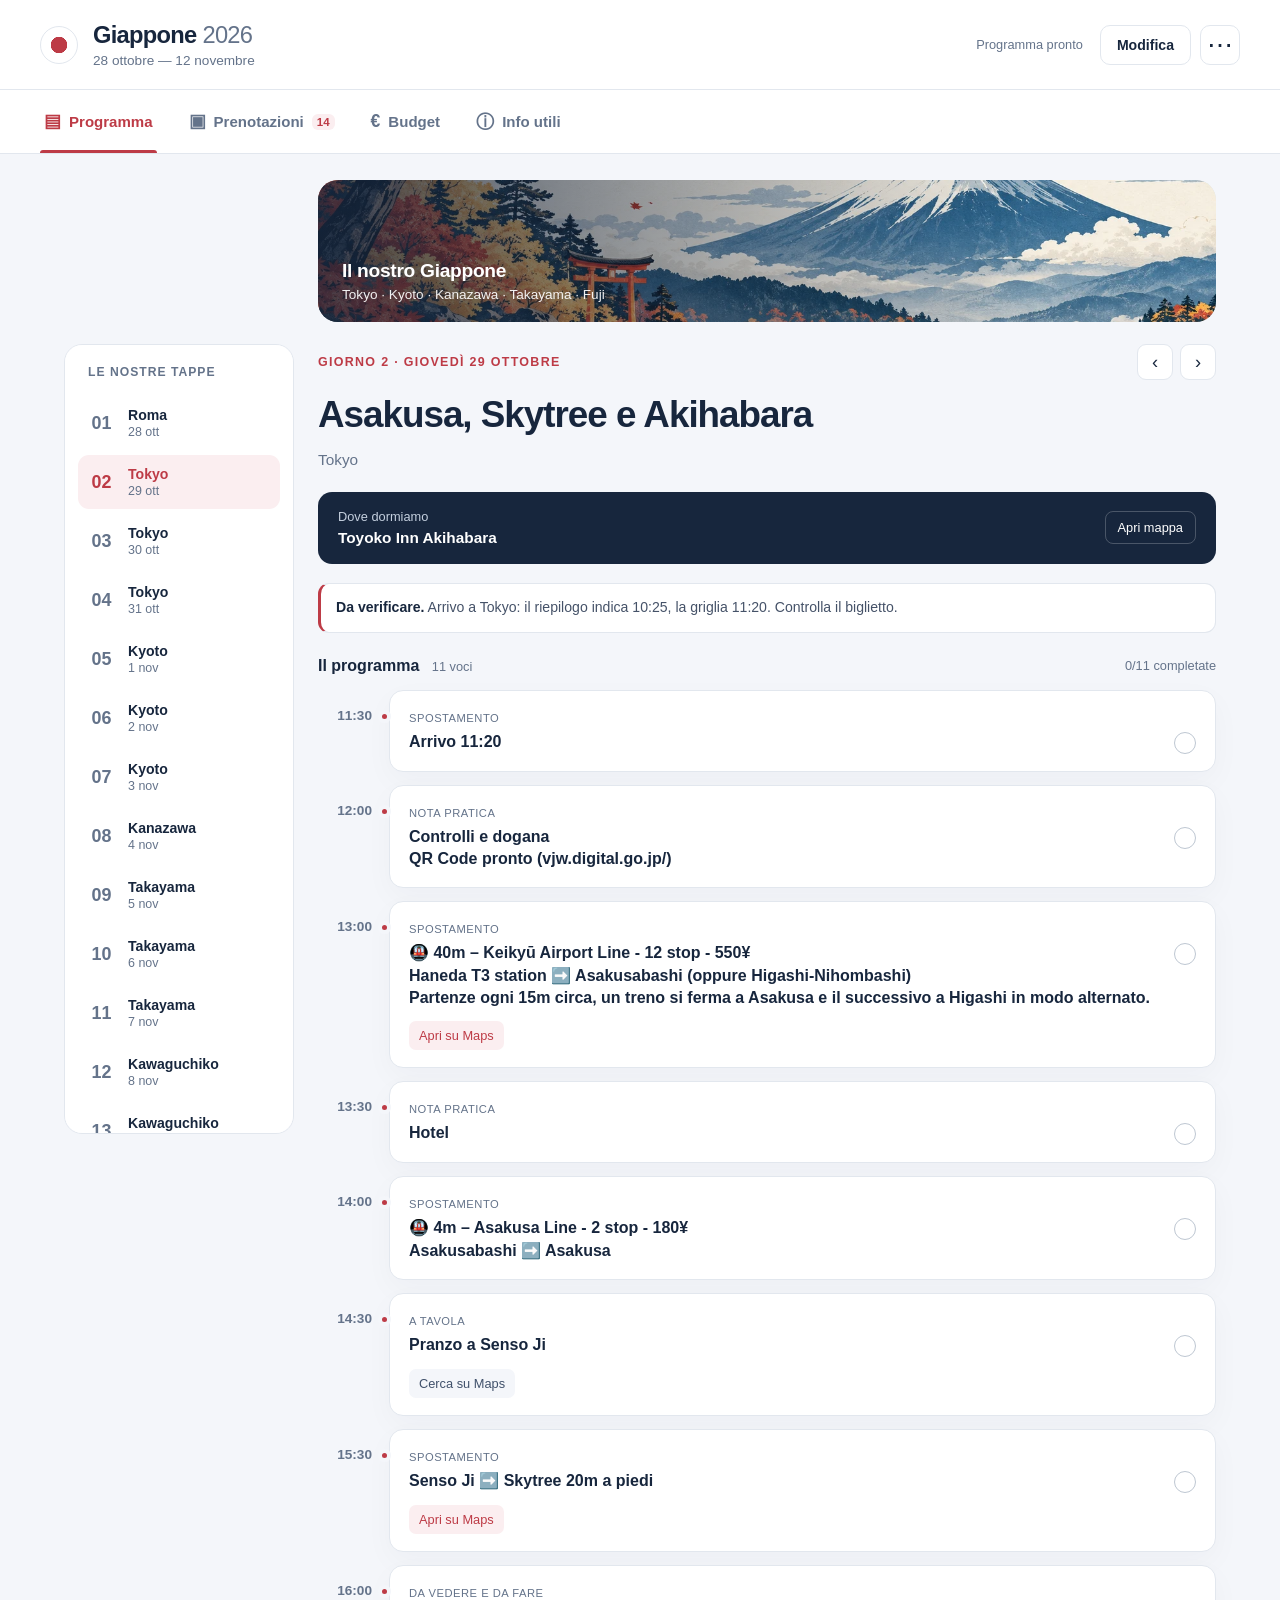
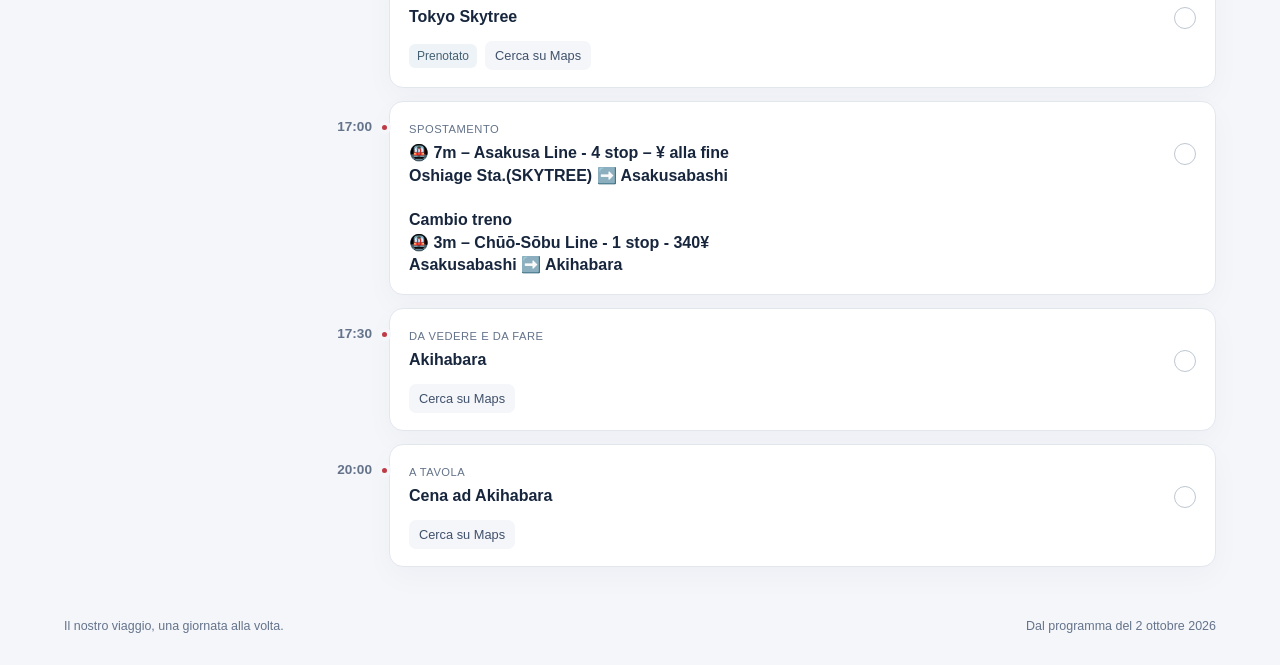
==== index.html @ eebf6a4b "Add files via upload" ====
<!doctype html>
<html lang="it">
<head>
<meta charset="utf-8"><meta name="viewport" content="width=device-width,initial-scale=1,viewport-fit=cover"><meta name="theme-color" content="#17263d"><meta name="description" content="Il viaggio di Roberto in Giappone, dal 28 ottobre al 12 novembre 2026. Programma, prenotazioni e budget sempre a portata di mano."><meta name="robots" content="noindex,nofollow">
<title>Giappone 2026 · Il nostro viaggio</title>
<link rel="icon" href="favicon.svg" type="image/svg+xml"><link rel="apple-touch-icon" href="icon-192.png"><link rel="manifest" href="manifest.webmanifest"><link rel="stylesheet" href="styles.css">
</head>
<body>
<header class="masthead"><div class="brand"><span class="flag" aria-hidden="true"></span><div><span class="brand-name">Giappone <b>2026</b></span><span class="brand-dates">28 ottobre — 12 novembre</span></div></div><div class="head-actions"><span id="save-state" class="save-state" role="status">Programma pronto</span><button id="edit-toggle" class="edit-toggle" aria-pressed="false">Modifica</button><button id="menu-toggle" class="icon-button" aria-label="Apri strumenti" aria-expanded="false">⋯</button></div></header>
<div id="tools-menu" class="tools-menu" hidden><button data-action="export">Esporta una copia del programma</button><button data-action="import">Importa un programma</button><button data-action="undo">Annulla ultima modifica</button><button data-action="print">Stampa il programma</button><button data-action="reset" class="danger-text">Ripristina il programma iniziale</button></div>
<nav class="main-tabs" aria-label="Sezioni"><button data-view="program" class="active" aria-current="page"><span aria-hidden="true">▤</span> Programma</button><button data-view="bookings"><span aria-hidden="true">▣</span> Prenotazioni <span id="pending-count" class="nav-count"></span></button><button data-view="budget"><span aria-hidden="true">€</span> Budget</button><button data-view="info"><span aria-hidden="true">ⓘ</span> Info utili</button></nav>
<div id="storage-warning" class="storage-warning" hidden></div>
<main id="main" tabindex="-1"></main>
<footer class="app-footer"><span>Il nostro viaggio, una giornata alla volta.</span><span id="footer-date">Dal programma del 2 ottobre 2026</span></footer>
<div id="toast" class="toast" role="status" hidden></div>
<dialog id="editor"><form id="edit-form"><div class="dialog-heading"><h2 id="dialog-title">Modifica attività</h2><button type="button" class="icon-button" data-action="close" aria-label="Chiudi">×</button></div><div id="editor-fields"></div><p id="form-error" class="form-error" role="alert" hidden></p><div class="dialog-actions"><button type="button" class="secondary" data-action="close">Annulla</button><button type="submit" class="primary">Salva modifiche</button></div></form></dialog>
<dialog id="confirmation"><div class="dialog-heading"><h2 id="confirm-title">Conferma</h2></div><p id="confirm-message"></p><div class="dialog-actions"><button id="confirm-no" class="secondary">Annulla</button><button id="confirm-yes" class="primary">Conferma</button></div></dialog>
<input id="import-file" type="file" accept="application/json,.json" hidden>
<noscript>Attiva JavaScript per consultare e modificare il programma.</noscript>
<script src="data.js"></script><script src="app.js"></script>
</body></html>
---- styles.css ----
:root{--ink:#17263d;--muted:#64738a;--accent:#bd3b46;--accent-soft:#fbeef0;--paper:#f4f6fa;--line:#e2e7ee;--white:#fff;--radius:18px;--shadow:0 10px 30px #17263d08;color-scheme:light;font-family:"Segoe UI",-apple-system,BlinkMacSystemFont,Arial,sans-serif;font-size:16px;color:var(--ink);background:var(--paper)}*{box-sizing:border-box}body{margin:0}button,input,select,textarea{font:inherit}button,a,input,select,textarea{-webkit-tap-highlight-color:transparent}button{cursor:pointer}button:disabled{cursor:default;opacity:.45}button{border:0;background:none;color:inherit}a{color:var(--ink);text-underline-offset:4px}button:focus-visible,a:focus-visible,input:focus-visible,textarea:focus-visible,select:focus-visible{outline:3px solid #bd3b4677;outline-offset:3px}button:hover{filter:brightness(.96)}[hidden]{display:none!important}.masthead{height:90px;background:var(--white);padding:0 max(24px,calc((100vw - 1200px)/2));display:flex;align-items:center;justify-content:space-between;border-bottom:1px solid var(--line);gap:16px}.brand{display:flex;gap:15px;align-items:center}.flag{height:38px;width:38px;border:1px solid var(--line);border-radius:50%;background:radial-gradient(circle,var(--accent) 0 8px,#fff 8.5px)}.brand-name{font-size:1.48rem;font-weight:700;letter-spacing:-.7px;display:block}.brand-name b{font-weight:400;color:var(--muted)}.brand-dates{font-size:.85rem;color:var(--muted);display:block;margin-top:4px}.head-actions{display:flex;gap:9px;align-items:center}.save-state{font-size:.8rem;color:var(--muted);margin-right:8px}.edit-toggle{font-size:.88rem;font-weight:600;border:1px solid var(--line);border-radius:10px;padding:11px 16px}.edit-toggle[aria-pressed=true]{background:var(--accent);border-color:var(--accent);color:white}.icon-button{display:inline-grid;place-items:center;width:40px;height:40px;border-radius:10px;border:1px solid var(--line);font-size:1.6rem}.tools-menu{position:absolute;right:max(20px,calc((100vw - 1200px)/2));top:75px;background:white;padding:8px;border:1px solid var(--line);box-shadow:0 10px 45px #17263d24;border-radius:14px;z-index:30;width:min(320px,calc(100vw - 32px))}.tools-menu button{display:block;text-align:left;padding:14px;border-radius:8px;width:100%;font-size:.9rem}.tools-menu button:hover{background:var(--paper)}.main-tabs{padding:0 max(20px,calc((100vw - 1200px)/2));height:64px;display:flex;gap:28px;background:white;border-bottom:1px solid var(--line);position:sticky;top:0;z-index:20}.main-tabs button{display:flex;align-items:center;gap:8px;position:relative;padding:0 4px;color:var(--muted);font-size:.94rem;font-weight:600;white-space:nowrap}.main-tabs button.active{color:var(--accent)}.main-tabs button.active:after{content:"";position:absolute;bottom:0;left:0;right:0;height:3px;background:var(--accent);border-radius:4px 4px 0 0}.main-tabs button>span:first-child{font-size:1.1rem}.nav-count{font-size:.72rem;border-radius:6px;background:var(--accent-soft);color:var(--accent);padding:2px 5px}.storage-warning{padding:15px 22px;background:#fff3d9;border-bottom:1px solid #dfc690;color:#66490d;line-height:1.5}main{max-width:1200px;margin:0 auto;padding:26px 24px 40px;min-height:65vh;outline:0}.journey-art{height:142px;border-radius:20px;overflow:hidden;background:#dbe5ee;position:relative;margin-bottom:22px}.journey-art img{width:100%;height:100%;object-fit:cover;object-position:50% 48%}.journey-art:after{content:"";position:absolute;inset:0;background:linear-gradient(90deg,#17263dc9,transparent 80%)}.art-copy{position:absolute;z-index:1;left:24px;bottom:20px;color:white}.art-copy strong{font-size:1.2rem;letter-spacing:-.3px;display:block}.art-copy span{display:block;font-size:.85rem;margin-top:5px;opacity:.93}.program-layout{display:grid;grid-template-columns:230px minmax(0,1fr);gap:24px}.day-list{display:flex;flex-direction:column;gap:5px;padding:13px;background:white;border-radius:var(--radius);border:1px solid var(--line);height:max-content;position:sticky;top:84px;max-height:calc(100vh - 110px);overflow:auto}.rail-label{font-size:.76rem;font-weight:600;color:var(--muted);letter-spacing:1px;text-transform:uppercase;padding:7px 10px 12px}.day-button{border-radius:11px;display:flex;align-items:center;gap:13px;padding:11px 10px;text-align:left;width:100%}.day-button:hover{background:var(--paper)}.day-button.selected{background:var(--accent-soft)}.day-number{font-size:1.12rem;font-weight:600;color:var(--muted);width:27px;flex-shrink:0;text-align:center}.selected .day-number{color:var(--accent)}.day-button .day-city{font-size:.88rem;font-weight:650;display:block}.day-button .day-date{font-size:.78rem;color:var(--muted);display:block;margin-top:2px}.day-button.selected .day-city{color:var(--accent)}.day-top{display:flex;justify-content:space-between;align-items:center;gap:15px;margin-bottom:14px}.eyebrow{font-size:.78rem;text-transform:uppercase;letter-spacing:1.3px;color:var(--accent);font-weight:650}.day-pager{display:flex;gap:7px}.day-pager button{height:36px;width:36px;background:white;border:1px solid var(--line);border-radius:9px;font-size:1.15rem}.day-heading h1,.page-heading h1{font-size:clamp(1.7rem,3vw,2.3rem);letter-spacing:-1px;line-height:1.16;margin:8px 0 11px}.day-subtitle,.page-heading p{margin:0;color:var(--muted);font-size:.96rem;line-height:1.5}.day-heading{margin-bottom:21px}.edit-day{font-size:.84rem;color:var(--accent);text-decoration:underline;text-underline-offset:4px;margin-top:12px;padding:0}.stay-card{background:var(--ink);border-radius:14px;color:white;display:flex;align-items:center;justify-content:space-between;gap:14px;padding:17px 20px;margin-bottom:19px}.stay-card small{display:block;color:#c5d0df;font-size:.8rem;margin-bottom:5px}.stay-card strong{font-size:.96rem}.stay-card a{color:white;border:1px solid #ffffff38;border-radius:8px;padding:8px 12px;white-space:nowrap;font-size:.8rem;text-decoration:none}.notice{background:white;border:1px solid var(--line);border-left:3px solid var(--accent);border-radius:11px;padding:13px 15px;margin-bottom:11px;font-size:.88rem;line-height:1.55;color:#455268;display:flex;gap:12px;align-items:start}.notice strong{color:var(--ink)}.notice button{font-size:.8rem;color:var(--accent);margin-left:auto;flex-shrink:0}.timeline-head{display:flex;justify-content:space-between;align-items:center;margin:24px 0 15px}.timeline-head h2{font-size:1rem;margin:0}.timeline-head span{font-size:.8rem;font-weight:400;color:var(--muted);margin-left:8px}.primary{background:var(--accent);color:white;padding:11px 17px;border-radius:10px;font-size:.9rem;font-weight:600}.secondary{border:1px solid var(--line);padding:11px 17px;border-radius:10px;background:white;font-size:.9rem;font-weight:600}.timeline{display:flex;flex-direction:column;gap:13px}.event{display:grid;grid-template-columns:54px 1fr;gap:17px}.event-time{color:var(--muted);font-size:.85rem;font-weight:650;padding-top:18px;position:relative;text-align:right}.event-time:after{content:"";position:absolute;right:-15px;top:24px;width:5px;height:5px;background:var(--accent);border-radius:50%;box-shadow:0 0 0 4px var(--paper)}.event-card{background:white;border:1px solid var(--line);border-radius:14px;padding:17px 19px;box-shadow:var(--shadow);min-width:0}.event.done .event-card{opacity:.7}.event.done h3{text-decoration:line-through;color:var(--muted)}.event-title-row{display:flex;align-items:start;gap:12px}.event h3{font-size:1rem;line-height:1.4;margin:0;white-space:pre-line;overflow-wrap:anywhere;font-weight:650;flex:1}.kind-label{display:inline-block;font-size:.7rem;letter-spacing:.5px;text-transform:uppercase;color:var(--muted);margin-bottom:7px}.check-event{width:22px;height:22px;border:1.5px solid #bec7d2;border-radius:50%;margin-top:1px;flex-shrink:0;font-size:.8rem;display:grid;place-items:center}.check-event[aria-pressed=true]{border-color:var(--accent);color:white;background:var(--accent)}.event-notes{color:var(--muted);font-size:.9rem;white-space:pre-line;line-height:1.5;margin:9px 0;overflow-wrap:anywhere}.event-bottom{display:flex;gap:8px;flex-wrap:wrap;align-items:center;margin-top:12px}.event-bottom:empty{display:none}.map-link,.event-link{font-size:.8rem;border-radius:7px;background:var(--paper);padding:7px 10px;color:#40516b;text-decoration:none;display:inline-block}.event-link{color:var(--accent);background:var(--accent-soft)}.chip{font-size:.75rem;display:inline-flex;align-items:center;border-radius:6px;padding:5px 8px;background:#edf3f6;color:#456173}.chip.pending{background:var(--accent-soft);color:var(--accent)}.event-actions{display:flex;gap:14px;border-top:1px solid var(--line);padding-top:12px;margin-top:13px}.event-actions button{font-size:.8rem;padding:0;color:var(--muted)}.event-actions button:first-child{color:var(--accent)}.day-notes{white-space:pre-line;border-radius:12px;background:#e9eef5;padding:16px;line-height:1.55;font-size:.94rem;margin-bottom:15px}.empty{background:white;border:1px dashed #c7d0dd;border-radius:15px;padding:35px 22px;line-height:1.6;text-align:center;color:var(--muted)}.page-heading{margin:8px 0 24px}.page-heading .heading-row{display:flex;justify-content:space-between;align-items:center;gap:14px}.booking-tools{display:flex;justify-content:space-between;gap:15px;align-items:center;flex-wrap:wrap;margin-bottom:22px}.segmented{display:flex;gap:5px;padding:5px;background:#e8edf4;border-radius:12px}.segmented button{padding:10px 14px;font-size:.84rem;border-radius:8px}.segmented button.active{background:white;box-shadow:0 2px 5px #17263d0a;font-weight:600}.search-field{border:1px solid var(--line);border-radius:10px;background:white;padding:11px 14px;font-size:.9rem;width:min(100%,280px)}.booking-grid{display:grid;grid-template-columns:repeat(2,minmax(0,1fr));gap:17px}.booking-card{background:white;border:1px solid var(--line);padding:22px;border-radius:var(--radius);box-shadow:var(--shadow)}.booking-category{font-size:.73rem;color:var(--muted);text-transform:uppercase;letter-spacing:.7px}.booking-title-row{display:flex;align-items:start;justify-content:space-between;gap:10px;margin:9px 0 15px}.booking-title-row h2{font-size:1.1rem;letter-spacing:-.25px;line-height:1.4;margin:0}.booking-card p{font-size:.88rem;color:var(--muted);line-height:1.6;white-space:pre-line;overflow-wrap:anywhere}.booking-meta{display:grid;grid-template-columns:1fr 1fr;gap:13px 20px;margin-top:19px;padding-top:16px;border-top:1px solid var(--line)}.booking-meta small{font-size:.74rem;color:var(--muted);display:block;margin-bottom:4px}.booking-meta strong{font-size:.88rem;font-weight:600}.cost-total{background:var(--ink);color:white;border-radius:22px;padding:28px;margin-bottom:24px;display:flex;align-items:center;justify-content:space-between;gap:20px}.cost-total small{font-size:.85rem;color:#ced7e3}.cost-total strong{font-size:2.6rem;letter-spacing:-1.5px;display:block;margin-top:9px}.cost-total p{font-size:.88rem;line-height:1.5;color:#ced7e3;max-width:310px;margin:0}.budget-list{background:white;border:1px solid var(--line);border-radius:var(--radius);padding:7px 22px}.budget-item{display:grid;grid-template-columns:1fr auto;align-items:center;padding:21px 0;border-bottom:1px solid var(--line);gap:12px}.budget-item:last-child{border:0}.budget-item strong{font-size:1rem}.budget-item small{color:var(--muted);display:block;margin-top:5px;font-size:.8rem}.budget-amount{display:flex;align-items:center;gap:13px;font-weight:600}.budget-amount button{font-size:.78rem;color:var(--accent);font-weight:400;text-decoration:underline}.bar{width:100%;height:4px;border-radius:4px;background:#edf0f5;margin-top:12px}.bar span{display:block;height:100%;background:var(--accent);border-radius:4px}.info-grid{display:grid;grid-template-columns:1fr 1fr;gap:20px}.info-card{border:1px solid var(--line);border-radius:var(--radius);padding:24px;background:white}.info-card h2{font-size:1.05rem;margin:0 0 16px}.info-card p,.info-card li{line-height:1.6;color:var(--muted);font-size:.94rem;white-space:pre-line;overflow-wrap:anywhere}.info-card a{color:var(--accent);font-size:.9rem}.info-card.wide{grid-column:1/-1}.converter{display:flex;gap:12px;align-items:center;flex-wrap:wrap}.converter input{width:140px;padding:12px;border:1px solid var(--line);border-radius:9px;background:var(--paper)}.converter strong{font-size:1.2rem}.info-actions{display:flex;gap:12px;flex-wrap:wrap;margin-top:15px}.app-footer{max-width:1200px;margin:0 auto;padding:10px 24px 30px;display:flex;gap:15px;justify-content:space-between;color:var(--muted);font-size:.78rem;line-height:1.5}.toast{position:fixed;bottom:25px;left:50%;transform:translateX(-50%);padding:14px 20px;border-radius:12px;background:var(--ink);color:white;box-shadow:0 7px 30px #17263d33;z-index:100;font-size:.9rem;max-width:calc(100vw - 32px);line-height:1.5}dialog{width:min(560px,calc(100vw - 28px));max-height:calc(100dvh - 40px);border:1px solid var(--line);border-radius:21px;padding:25px;color:var(--ink);box-shadow:0 25px 80px #17263d33;overflow:auto}dialog::backdrop{background:#17263d85;backdrop-filter:blur(3px)}.dialog-heading{display:flex;justify-content:space-between;align-items:center;gap:12px;margin-bottom:20px}.dialog-heading h2{font-size:1.3rem;margin:0;letter-spacing:-.4px}.dialog-heading .icon-button{border:0}.field-grid{display:grid;grid-template-columns:1fr 1fr;gap:16px}.field{display:flex;flex-direction:column;gap:7px;margin-bottom:16px}.field-grid .field{margin-bottom:0}.field.wide{grid-column:1/-1}.field label{font-size:.86rem;font-weight:600}.field input,.field textarea,.field select{width:100%;padding:11px 12px;border:1px solid #cdd6e0;border-radius:9px;background:white;color:var(--ink);font-size:1rem}.field textarea{resize:vertical;min-height:80px;line-height:1.5}.field small{font-size:.77rem;color:var(--muted);line-height:1.4}.dialog-actions{display:flex;justify-content:end;gap:10px;margin-top:24px}.form-error{background:var(--accent-soft);color:#a02933;padding:12px;border-radius:8px;font-size:.85rem}.danger-text{color:var(--accent)!important}.section-note{font-size:.86rem;color:var(--muted);line-height:1.55;margin-top:18px}.source-link{display:inline-block;margin-top:14px}.editing-banner{background:var(--accent-soft);color:var(--accent);padding:11px 15px;border-radius:10px;margin-bottom:18px;font-size:.86rem}.muted{color:var(--muted)}.print-only{display:none}@media(min-width:960px){.view-program .journey-art{margin-left:254px}.view-program .journey-art:before{content:""}}@media(max-width:959px){.program-layout{display:block}.day-list{flex-direction:row;padding:8px;position:static;max-height:none;overflow-x:auto;border-radius:13px;gap:4px;margin-bottom:23px;scrollbar-width:thin}.rail-label{display:none}.day-button{min-width:105px;padding:10px;display:block;text-align:center}.day-number{display:none}.day-button .day-city{font-size:.79rem}.day-button .day-date{font-size:.8rem}.booking-grid{grid-template-columns:1fr 1fr}}@media(max-width:620px){.masthead{height:78px;padding:0 17px}.brand{gap:10px}.flag{height:32px;width:32px;background:radial-gradient(circle,var(--accent) 0 7px,#fff 7.5px)}.brand-name{font-size:1.14rem;letter-spacing:-.3px}.brand-dates{font-size:.73rem}.save-state{display:none}.edit-toggle{padding:9px 11px;font-size:.82rem}.head-actions{gap:5px}.icon-button{width:34px;height:34px}.main-tabs{height:57px;padding:0 12px;justify-content:space-between;gap:7px}.main-tabs button{font-size:.74rem;padding:0 3px;gap:4px}.main-tabs button>span:first-child{display:none}.nav-count{font-size:.68rem;padding:2px 4px}main{padding:18px 15px 25px}.journey-art{height:121px;border-radius:15px;margin-bottom:16px}.art-copy{left:18px;bottom:16px}.art-copy strong{font-size:1.07rem}.art-copy span{font-size:.77rem}.day-list{margin-bottom:20px}.day-button{min-width:92px;padding:9px 7px}.day-heading h1{font-size:1.75rem}.day-subtitle{font-size:.89rem}.event{grid-template-columns:44px 1fr;gap:14px}.event-time{font-size:.76rem;padding-top:17px}.event-time:after{right:-12px}.event-card{padding:14px;border-radius:12px}.event h3{font-size:.94rem;line-height:1.45}.event-notes{font-size:.87rem}.stay-card{padding:15px;gap:10px}.stay-card strong{font-size:.89rem}.stay-card a{padding:7px 10px;font-size:.77rem}.notice{font-size:.83rem;padding:12px;gap:8px}.notice button{font-size:.75rem}.booking-grid,.info-grid{grid-template-columns:1fr}.info-card.wide{grid-column:auto}.booking-card{padding:19px}.booking-tools{gap:12px}.segmented{width:100%;justify-content:space-between}.segmented button{padding:9px 10px;font-size:.8rem}.search-field{width:100%;max-width:none}.cost-total{padding:23px;display:block}.cost-total strong{font-size:2.2rem}.cost-total p{margin-top:17px;max-width:none}.budget-list{padding:3px 18px}.budget-amount{gap:9px}.info-card{padding:20px}.app-footer{padding:5px 17px 25px;display:block}.app-footer span{display:block;margin-top:5px}.field-grid{grid-template-columns:1fr 1fr;gap:13px}dialog{padding:20px}#confirmation p{line-height:1.6}.timeline-head h2 span{display:none}.timeline-head .primary{padding:9px 12px;font-size:.8rem}}@media(prefers-reduced-motion:no-preference){button,a{transition:background .15s,color .15s,filter .15s}.event-card{animation:appear .18s ease-out}@keyframes appear{from{transform:translateY(3px)}to{transform:none}}}@media print{body{background:white}.masthead{padding:0;border:0}.head-actions,.main-tabs,.day-list,.day-pager,.timeline-head button,.event-actions,.check-event,.edit-day,.notice button,.tools-menu,.toast,.journey-art,.app-footer,.editing-banner{display:none!important}main{padding:0;max-width:none}.program-layout{display:block}.event-card{box-shadow:none;break-inside:avoid}.event{break-inside:avoid}.print-only{display:block}.print-day{break-before:page}.print-day:first-child{break-before:auto}.day-heading h1{font-size:24px}.stay-card{background:#edf0f5;color:#17263d}.stay-card small,.stay-card a{color:#17263d}.event.done .event-card{opacity:1}.booking-card,.info-card{break-inside:avoid}.booking-grid{display:block}.booking-card{margin-bottom:15px}}
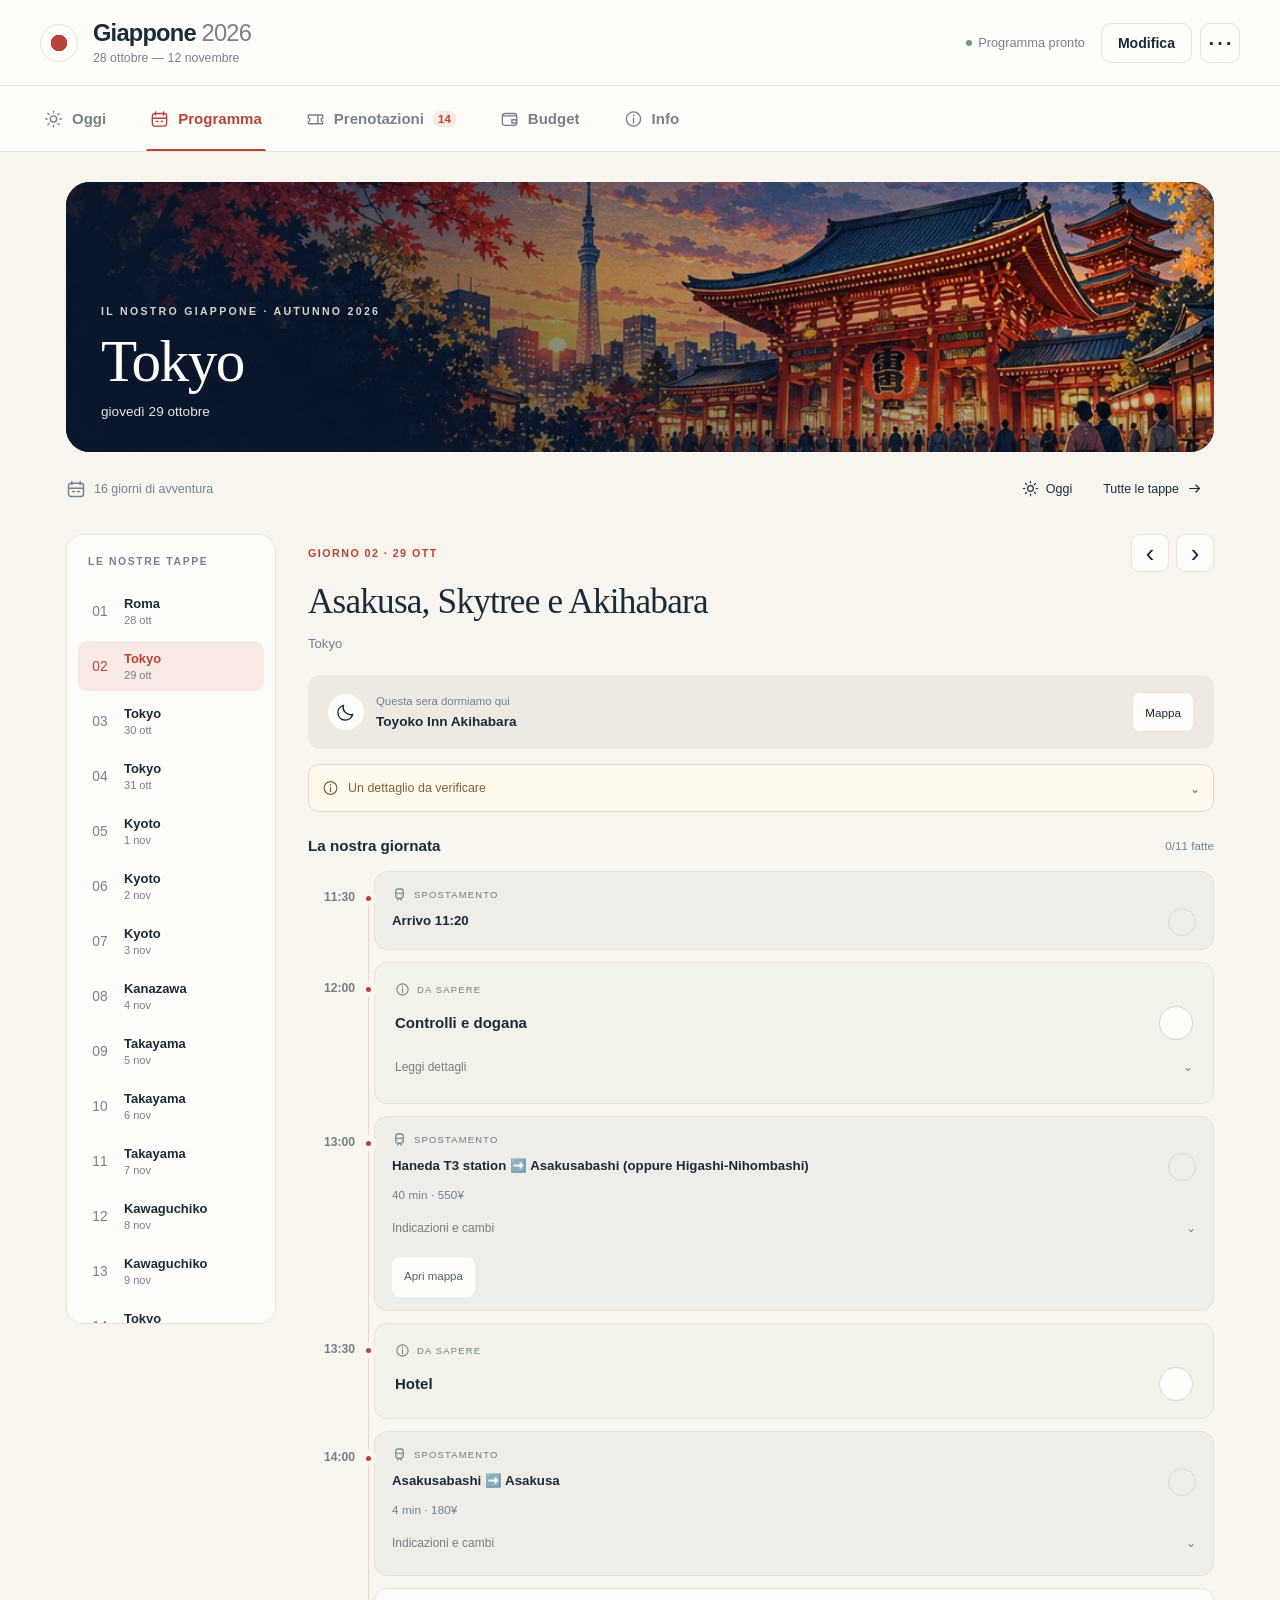
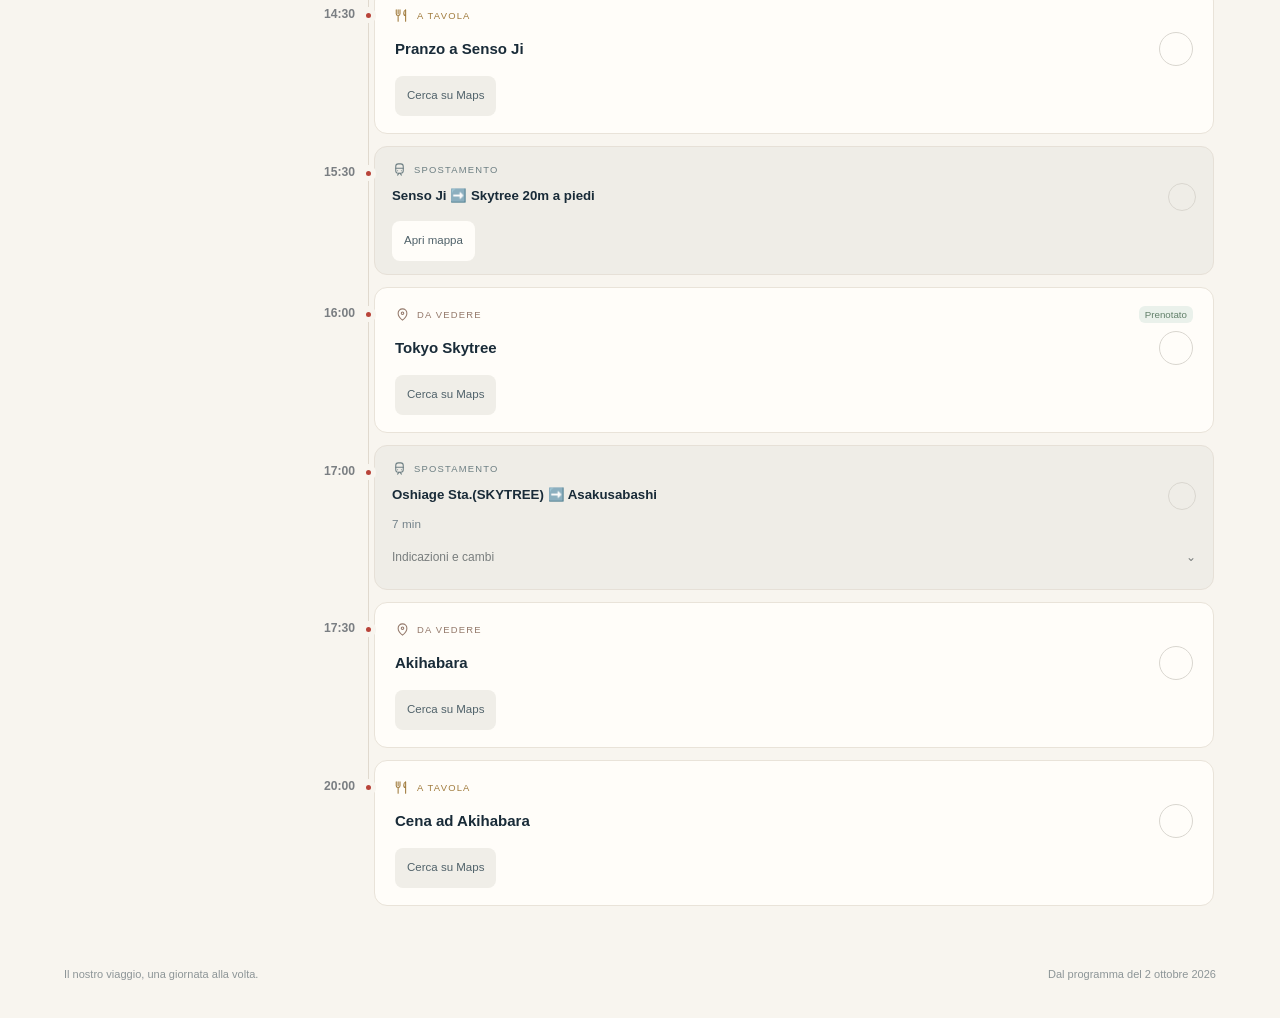
==== commit b548647d: "Add files via upload" ====
--- a/index.html
+++ b/index.html
@@ -1,21 +1 @@
-<!doctype html>
-<html lang="it">
-<head>
-<meta charset="utf-8"><meta name="viewport" content="width=device-width,initial-scale=1,viewport-fit=cover"><meta name="theme-color" content="#17263d"><meta name="description" content="Il viaggio di Roberto in Giappone, dal 28 ottobre al 12 novembre 2026. Programma, prenotazioni e budget sempre a portata di mano."><meta name="robots" content="noindex,nofollow">
-<title>Giappone 2026 · Il nostro viaggio</title>
-<link rel="icon" href="favicon.svg" type="image/svg+xml"><link rel="apple-touch-icon" href="icon-192.png"><link rel="manifest" href="manifest.webmanifest"><link rel="stylesheet" href="styles.css">
-</head>
-<body>
-<header class="masthead"><div class="brand"><span class="flag" aria-hidden="true"></span><div><span class="brand-name">Giappone <b>2026</b></span><span class="brand-dates">28 ottobre — 12 novembre</span></div></div><div class="head-actions"><span id="save-state" class="save-state" role="status">Programma pronto</span><button id="edit-toggle" class="edit-toggle" aria-pressed="false">Modifica</button><button id="menu-toggle" class="icon-button" aria-label="Apri strumenti" aria-expanded="false">⋯</button></div></header>
-<div id="tools-menu" class="tools-menu" hidden><button data-action="export">Esporta una copia del programma</button><button data-action="import">Importa un programma</button><button data-action="undo">Annulla ultima modifica</button><button data-action="print">Stampa il programma</button><button data-action="reset" class="danger-text">Ripristina il programma iniziale</button></div>
-<nav class="main-tabs" aria-label="Sezioni"><button data-view="program" class="active" aria-current="page"><span aria-hidden="true">▤</span> Programma</button><button data-view="bookings"><span aria-hidden="true">▣</span> Prenotazioni <span id="pending-count" class="nav-count"></span></button><button data-view="budget"><span aria-hidden="true">€</span> Budget</button><button data-view="info"><span aria-hidden="true">ⓘ</span> Info utili</button></nav>
-<div id="storage-warning" class="storage-warning" hidden></div>
-<main id="main" tabindex="-1"></main>
-<footer class="app-footer"><span>Il nostro viaggio, una giornata alla volta.</span><span id="footer-date">Dal programma del 2 ottobre 2026</span></footer>
-<div id="toast" class="toast" role="status" hidden></div>
-<dialog id="editor"><form id="edit-form"><div class="dialog-heading"><h2 id="dialog-title">Modifica attività</h2><button type="button" class="icon-button" data-action="close" aria-label="Chiudi">×</button></div><div id="editor-fields"></div><p id="form-error" class="form-error" role="alert" hidden></p><div class="dialog-actions"><button type="button" class="secondary" data-action="close">Annulla</button><button type="submit" class="primary">Salva modifiche</button></div></form></dialog>
-<dialog id="confirmation"><div class="dialog-heading"><h2 id="confirm-title">Conferma</h2></div><p id="confirm-message"></p><div class="dialog-actions"><button id="confirm-no" class="secondary">Annulla</button><button id="confirm-yes" class="primary">Conferma</button></div></dialog>
-<input id="import-file" type="file" accept="application/json,.json" hidden>
-<noscript>Attiva JavaScript per consultare e modificare il programma.</noscript>
-<script src="data.js"></script><script src="app.js"></script>
-</body></html>
+<!doctype html><html lang="it"><head><meta charset="utf-8"><meta http-equiv="refresh" content="0;url=./Giappone2026/"><title>Giappone 2026</title><script>location.replace("./Giappone2026/"+location.search+location.hash)</script></head><body><a href="./Giappone2026/">Apri il viaggio</a></body></html>
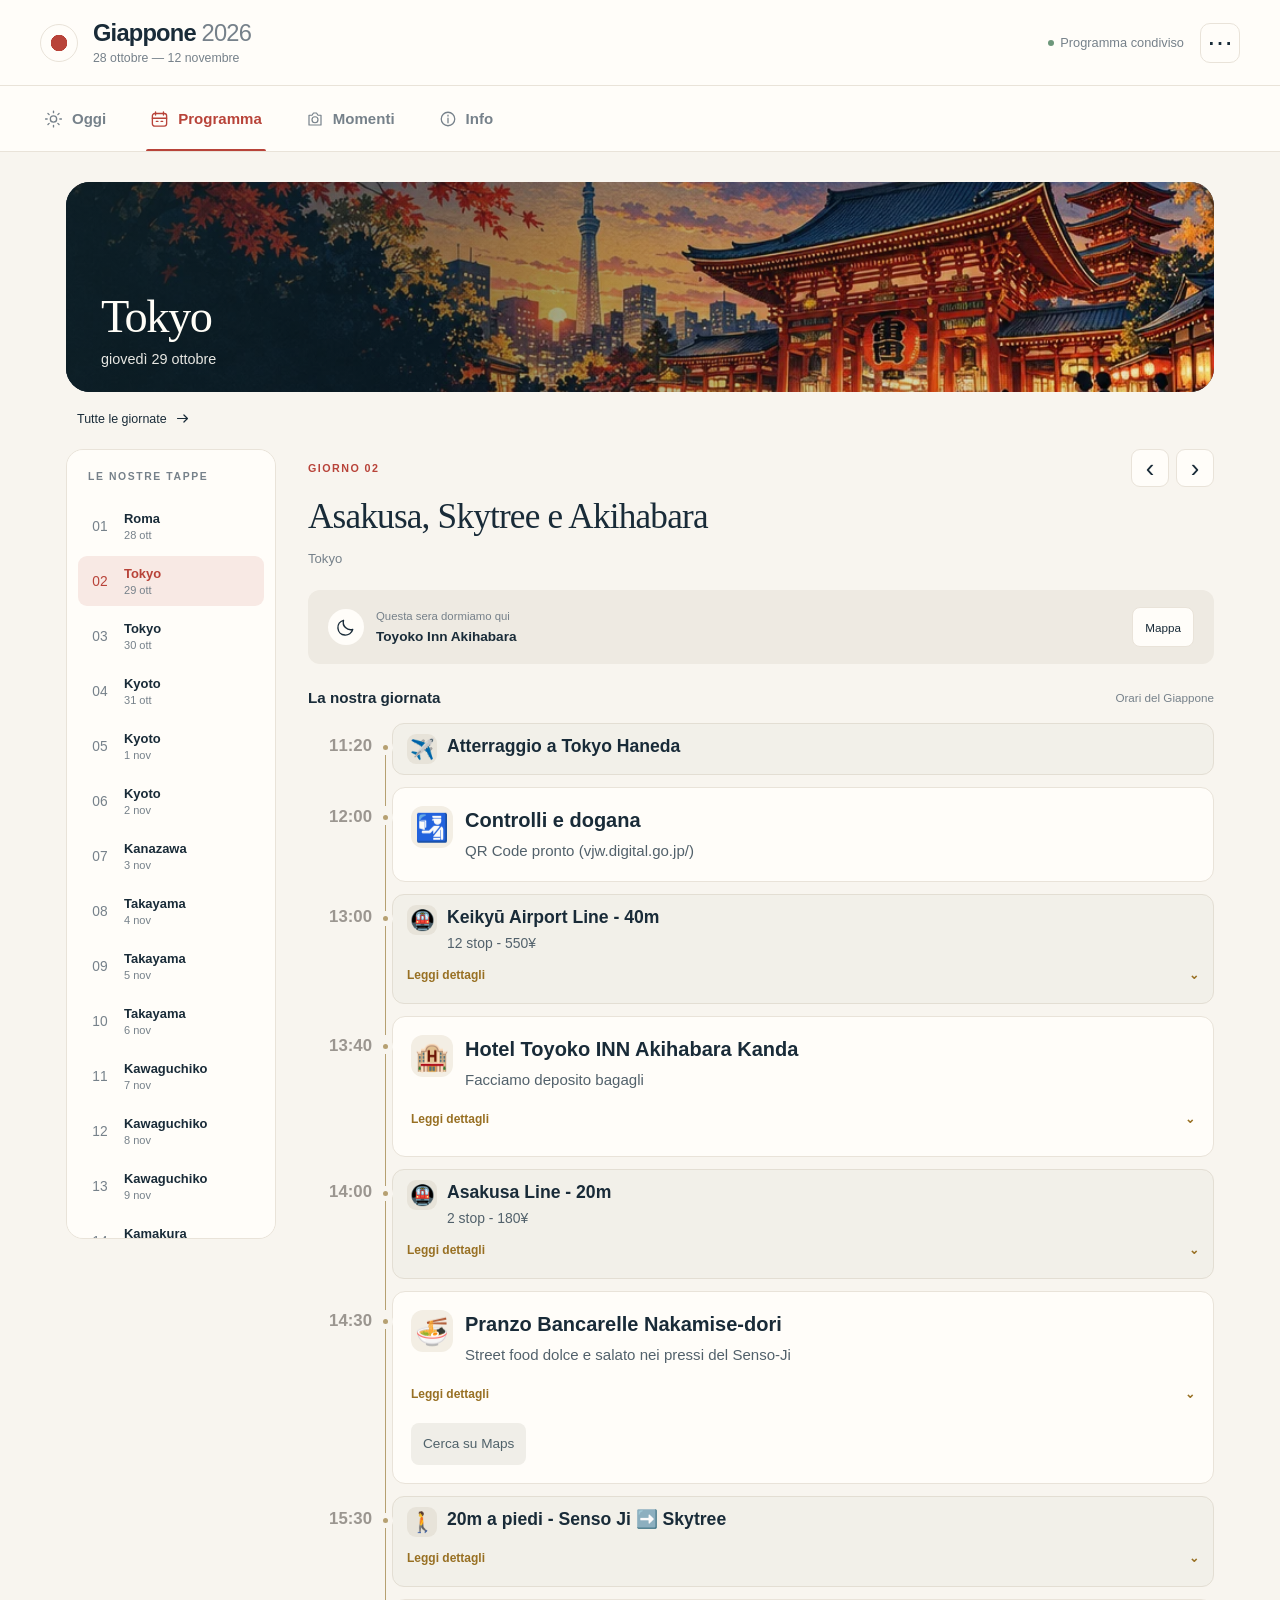
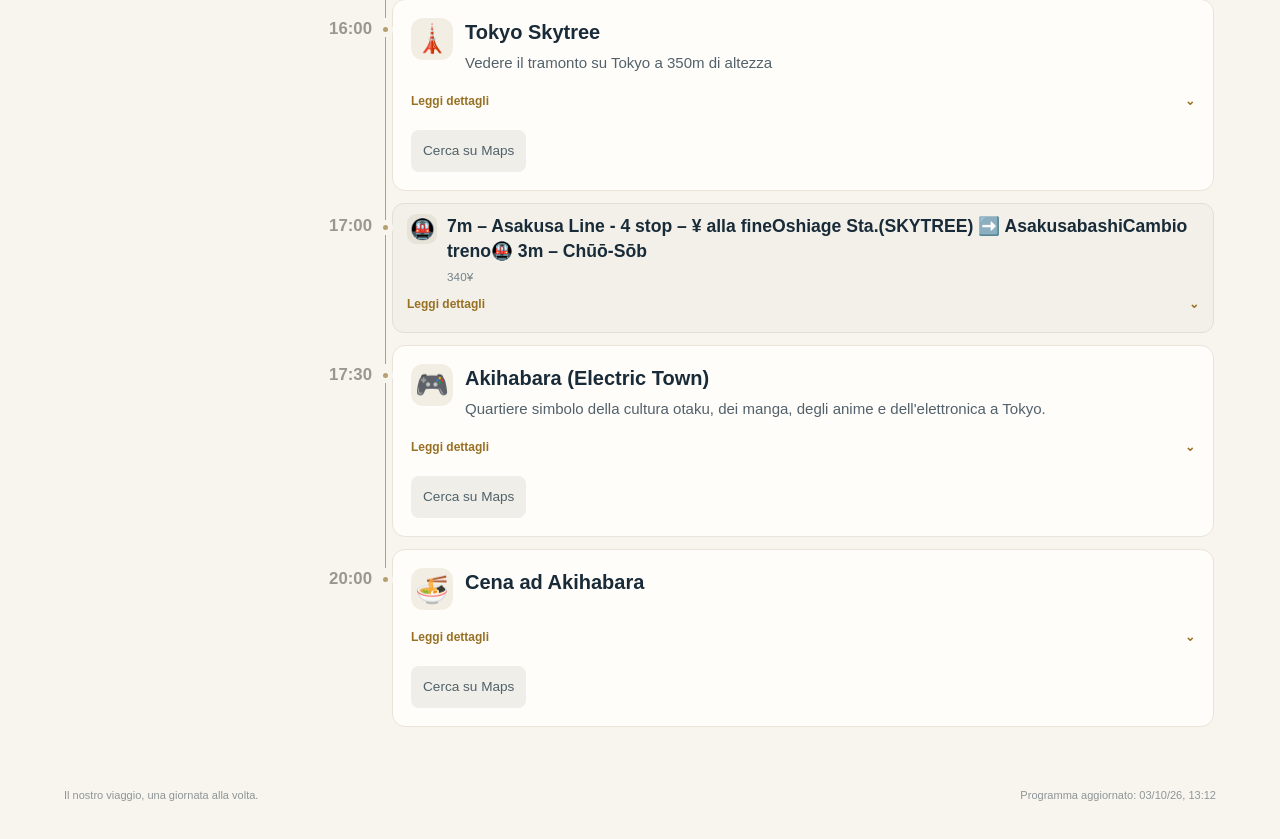
==== commit 0a1e9c62: "Add searchable Japanese phrasebook, quick yen converter and group sharing preview Includes restauran" ====
--- a/index.html
+++ b/index.html
@@ -1 +1,18 @@
-<!doctype html><html lang="it"><head><meta charset="utf-8"><meta http-equiv="refresh" content="0;url=./Giappone2026/"><title>Giappone 2026</title><script>location.replace("./Giappone2026/"+location.search+location.hash)</script></head><body><a href="./Giappone2026/">Apri il viaggio</a></body></html>+<!doctype html><html lang="it"><head><meta charset="utf-8"><meta http-equiv="refresh" content="0;url=./Giappone2026/"><title>Giappone 2026 · Il viaggio, insieme.</title>
+<meta property="og:type" content="website">
+<meta property="og:locale" content="it_IT">
+<meta property="og:site_name" content="Giappone 2026">
+<meta property="og:title" content="Giappone 2026 · Il viaggio, insieme.">
+<meta property="og:description" content="Una giornata alla volta, un ricordo alla volta. Itinerario, mappe, frasi utili e Momenti del gruppo: il nostro Giappone, tutto qui.">
+<meta property="og:url" content="https://robertocipriani.github.io/Giappone-2026/Giappone2026/">
+<meta property="og:image" content="https://robertocipriani.github.io/Giappone-2026/Giappone2026/share-japan-2026.jpg">
+<meta property="og:image:secure_url" content="https://robertocipriani.github.io/Giappone-2026/Giappone2026/share-japan-2026.jpg">
+<meta property="og:image:type" content="image/jpeg">
+<meta property="og:image:width" content="1200">
+<meta property="og:image:height" content="600">
+<meta property="og:image:alt" content="Giappone 2026 — Il viaggio, insieme. Il Monte Fuji, un torii e i colori dell’autunno.">
+<meta name="twitter:card" content="summary_large_image">
+<meta name="twitter:title" content="Giappone 2026 · Il viaggio, insieme.">
+<meta name="twitter:description" content="Itinerario, mappe, frasi utili e Momenti del gruppo. Una giornata alla volta, un ricordo alla volta.">
+<meta name="twitter:image" content="https://robertocipriani.github.io/Giappone-2026/Giappone2026/share-japan-2026.jpg">
+<meta name="description" content="Itinerario, mappe, frasi utili e Momenti del gruppo. Il viaggio, insieme."><script>location.replace("./Giappone2026/"+location.search+location.hash)</script></head><body><a href="./Giappone2026/">Apri il viaggio</a></body></html>
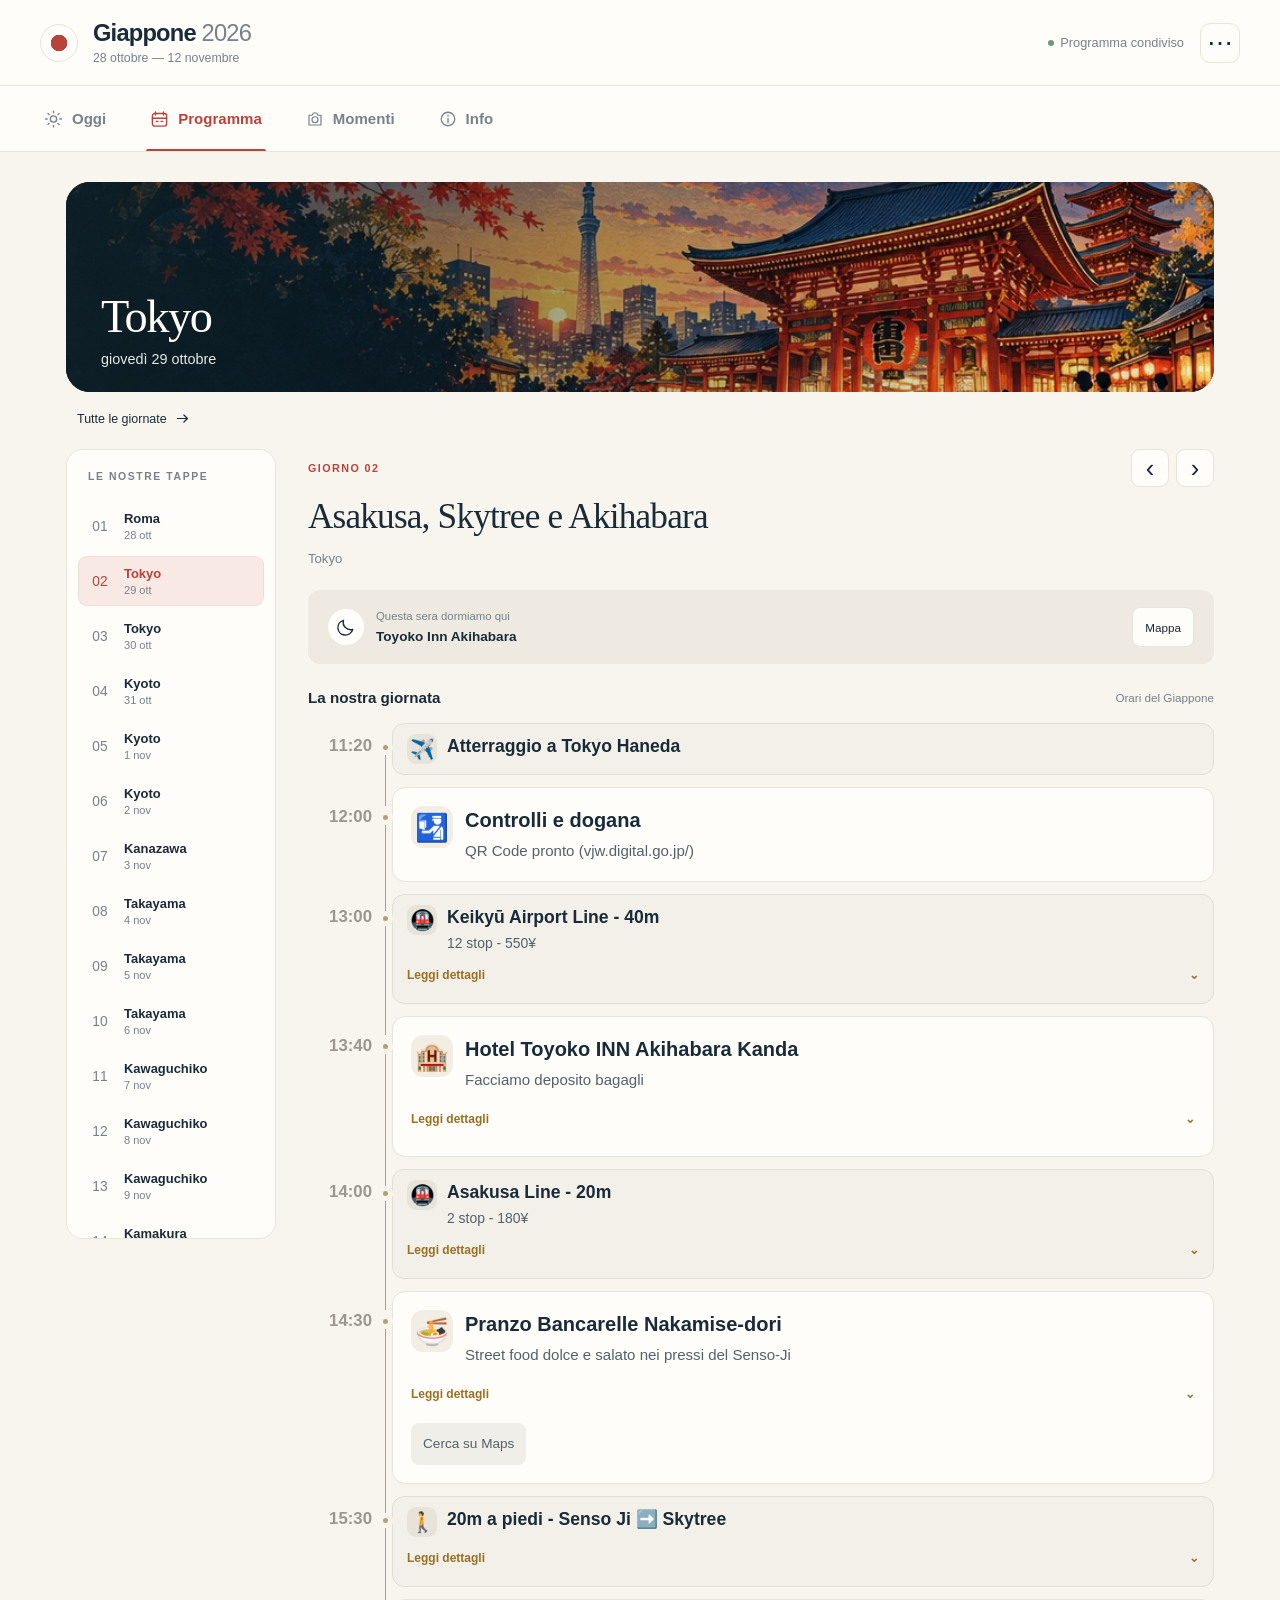
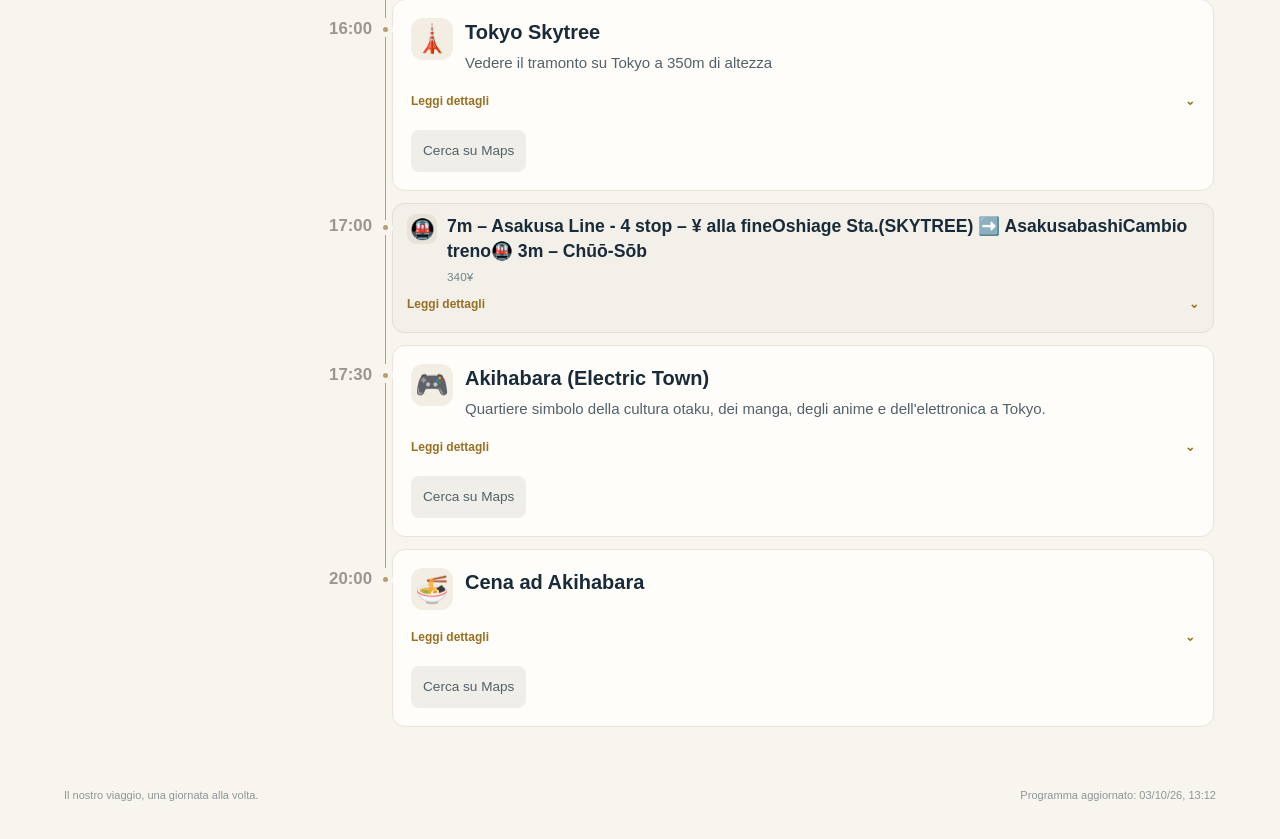
==== commit ddf052f2: "Make friend link previews crawlable and refresh cached WhatsApp sharing metadata" ====
--- a/index.html
+++ b/index.html
@@ -1,12 +1,12 @@
-<!doctype html><html lang="it"><head><meta charset="utf-8"><meta http-equiv="refresh" content="0;url=./Giappone2026/"><title>Giappone 2026 · Il viaggio, insieme.</title>
+<!doctype html><html lang="it"><head><meta charset="utf-8"><meta name="viewport" content="width=device-width,initial-scale=1"><title>Giappone 2026 · Il viaggio, insieme.</title>
 <meta property="og:type" content="website">
 <meta property="og:locale" content="it_IT">
 <meta property="og:site_name" content="Giappone 2026">
 <meta property="og:title" content="Giappone 2026 · Il viaggio, insieme.">
 <meta property="og:description" content="Una giornata alla volta, un ricordo alla volta. Itinerario, mappe, frasi utili e Momenti del gruppo: il nostro Giappone, tutto qui.">
-<meta property="og:url" content="https://robertocipriani.github.io/Giappone-2026/Giappone2026/">
-<meta property="og:image" content="https://robertocipriani.github.io/Giappone-2026/Giappone2026/share-japan-2026.jpg">
-<meta property="og:image:secure_url" content="https://robertocipriani.github.io/Giappone-2026/Giappone2026/share-japan-2026.jpg">
+<meta property="og:url" content="https://robertocipriani.github.io/Giappone-2026/?2"><link rel="canonical" href="https://robertocipriani.github.io/Giappone-2026/?2">
+<meta property="og:image" content="https://robertocipriani.github.io/Giappone-2026/Giappone2026/share-japan-2026-v2.jpg">
+<meta property="og:image:secure_url" content="https://robertocipriani.github.io/Giappone-2026/Giappone2026/share-japan-2026-v2.jpg">
 <meta property="og:image:type" content="image/jpeg">
 <meta property="og:image:width" content="1200">
 <meta property="og:image:height" content="600">
@@ -14,5 +14,5 @@
 <meta name="twitter:card" content="summary_large_image">
 <meta name="twitter:title" content="Giappone 2026 · Il viaggio, insieme.">
 <meta name="twitter:description" content="Itinerario, mappe, frasi utili e Momenti del gruppo. Una giornata alla volta, un ricordo alla volta.">
-<meta name="twitter:image" content="https://robertocipriani.github.io/Giappone-2026/Giappone2026/share-japan-2026.jpg">
-<meta name="description" content="Itinerario, mappe, frasi utili e Momenti del gruppo. Il viaggio, insieme."><script>location.replace("./Giappone2026/"+location.search+location.hash)</script></head><body><a href="./Giappone2026/">Apri il viaggio</a></body></html>+<meta name="twitter:image" content="https://robertocipriani.github.io/Giappone-2026/Giappone2026/share-japan-2026-v2.jpg">
+<meta name="description" content="Itinerario, mappe, frasi utili e Momenti del gruppo. Il viaggio, insieme."><script>location.replace("./Giappone2026/"+location.search+location.hash)</script></head><body><h1>Giappone 2026 · Il viaggio, insieme.</h1><p>Una giornata alla volta, un ricordo alla volta. Programma, mappe, frasi utili e Momenti del gruppo.</p><p><a href="./Giappone2026/">Apri il viaggio</a></p></body></html>
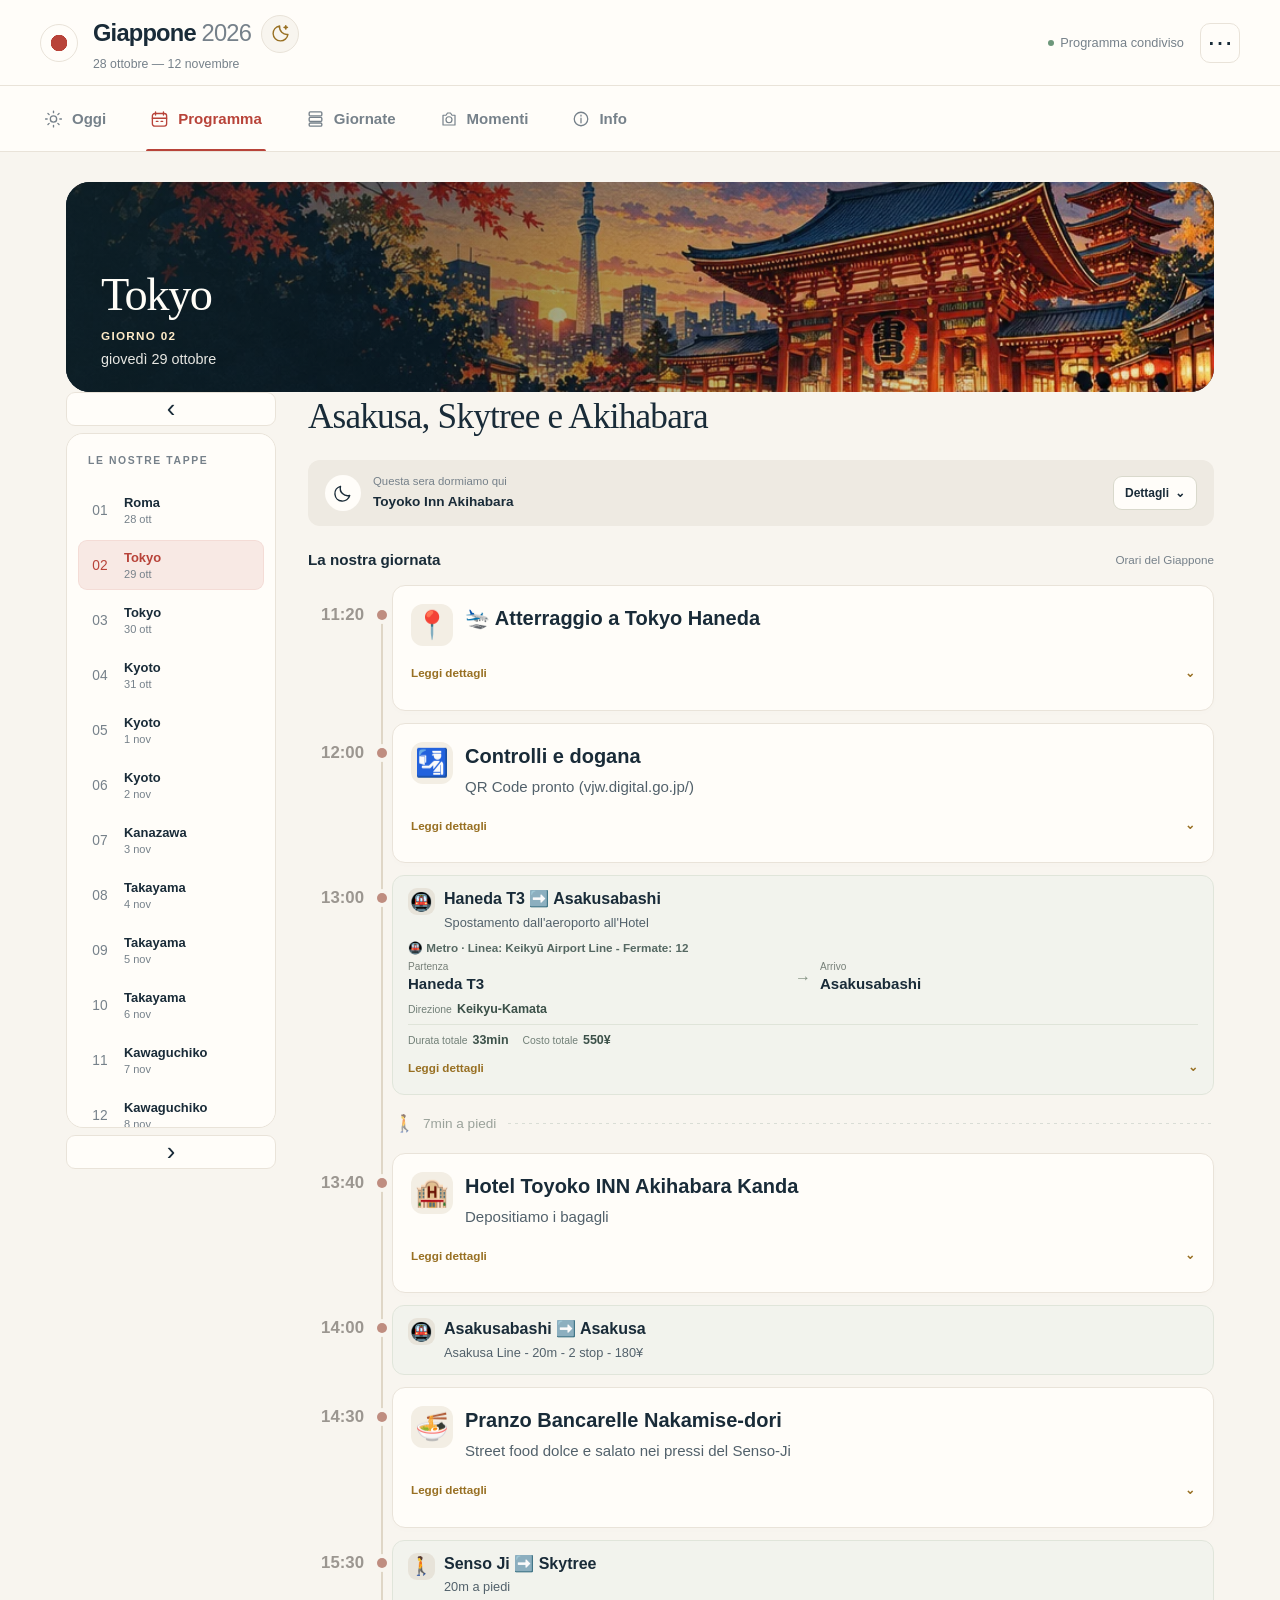
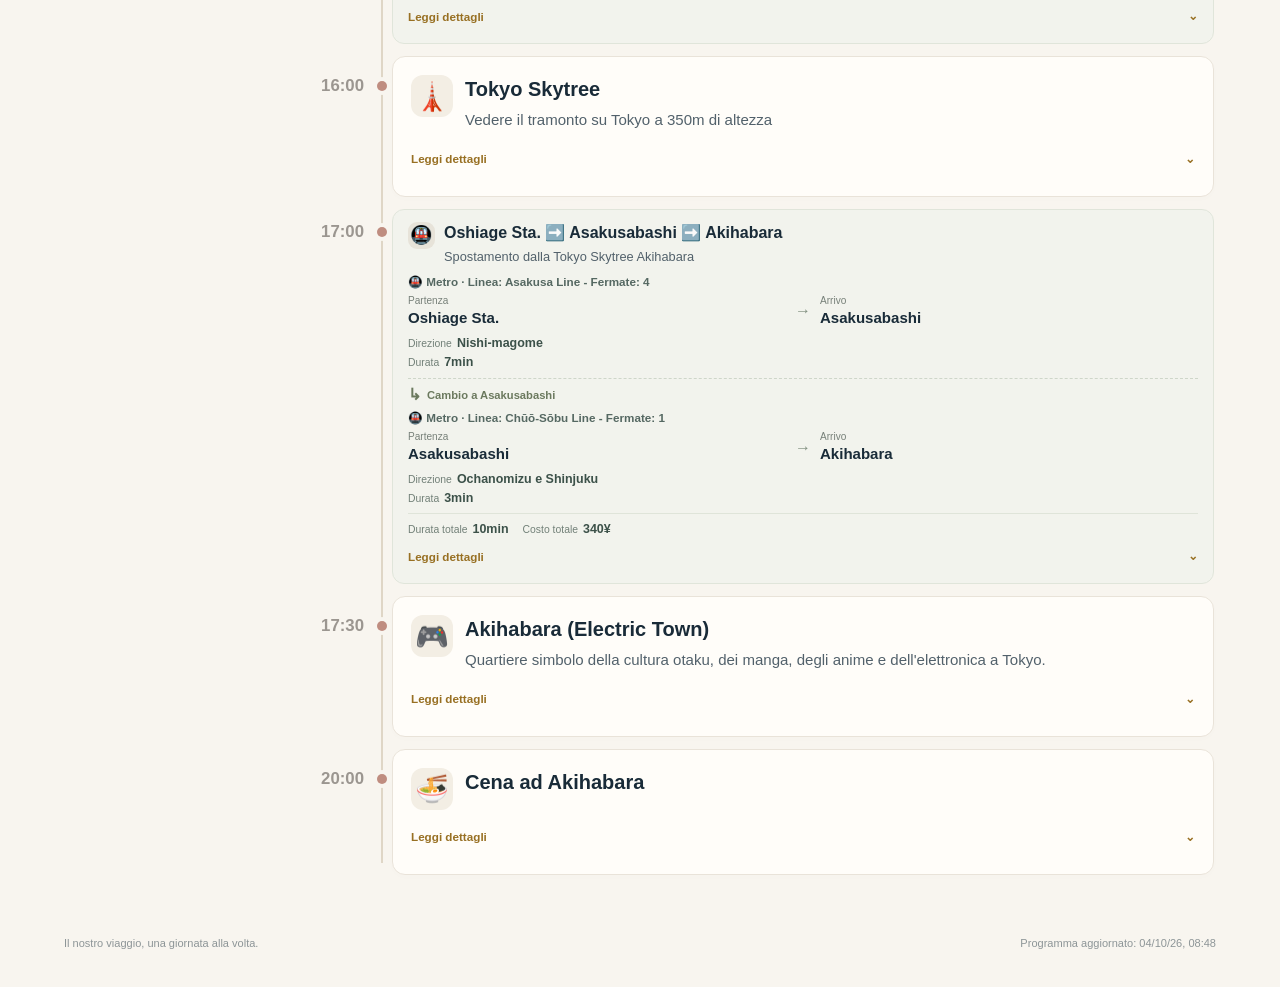
==== commit 1b779f40: "Publish approved Giorgia testimonial in social link previews" ====
--- a/index.html
+++ b/index.html
@@ -3,7 +3,7 @@
 <meta property="og:locale" content="it_IT">
 <meta property="og:site_name" content="Giappone 2026">
 <meta property="og:title" content="Giappone 2026 · Il viaggio, insieme.">
-<meta property="og:description" content="Una giornata alla volta, un ricordo alla volta. Itinerario, mappe, frasi utili e Momenti del gruppo: il nostro Giappone, tutto qui.">
+<meta property="og:description" content="«Con quest’app scoprirò finalmente il programma.» — Giorgia. Tappe, mappe e ricordi: il viaggio del gruppo, tutto qui.">
 <meta property="og:url" content="https://robertocipriani.github.io/Giappone-2026/?2"><link rel="canonical" href="https://robertocipriani.github.io/Giappone-2026/?2">
 <meta property="og:image" content="https://robertocipriani.github.io/Giappone-2026/Giappone2026/share-japan-2026-v2.jpg">
 <meta property="og:image:secure_url" content="https://robertocipriani.github.io/Giappone-2026/Giappone2026/share-japan-2026-v2.jpg">
@@ -13,6 +13,6 @@
 <meta property="og:image:alt" content="Giappone 2026 — Il viaggio, insieme. Il Monte Fuji, un torii e i colori dell’autunno.">
 <meta name="twitter:card" content="summary_large_image">
 <meta name="twitter:title" content="Giappone 2026 · Il viaggio, insieme.">
-<meta name="twitter:description" content="Itinerario, mappe, frasi utili e Momenti del gruppo. Una giornata alla volta, un ricordo alla volta.">
+<meta name="twitter:description" content="«Con quest’app scoprirò finalmente il programma.» — Giorgia. Tappe, mappe e ricordi: il viaggio del gruppo, tutto qui.">
 <meta name="twitter:image" content="https://robertocipriani.github.io/Giappone-2026/Giappone2026/share-japan-2026-v2.jpg">
-<meta name="description" content="Itinerario, mappe, frasi utili e Momenti del gruppo. Il viaggio, insieme."><script>location.replace("./Giappone2026/"+location.search+location.hash)</script></head><body><h1>Giappone 2026 · Il viaggio, insieme.</h1><p>Una giornata alla volta, un ricordo alla volta. Programma, mappe, frasi utili e Momenti del gruppo.</p><p><a href="./Giappone2026/">Apri il viaggio</a></p></body></html>+<meta name="description" content="«Con quest’app scoprirò finalmente il programma.» — Giorgia. Tappe, mappe e ricordi: il viaggio del gruppo, tutto qui."><script>location.replace("./Giappone2026/"+location.search+location.hash)</script></head><body><h1>Giappone 2026 · Il viaggio, insieme.</h1><p>Una giornata alla volta, un ricordo alla volta. Programma, mappe, frasi utili e Momenti del gruppo.</p><p><a href="./Giappone2026/">Apri il viaggio</a></p></body></html>
